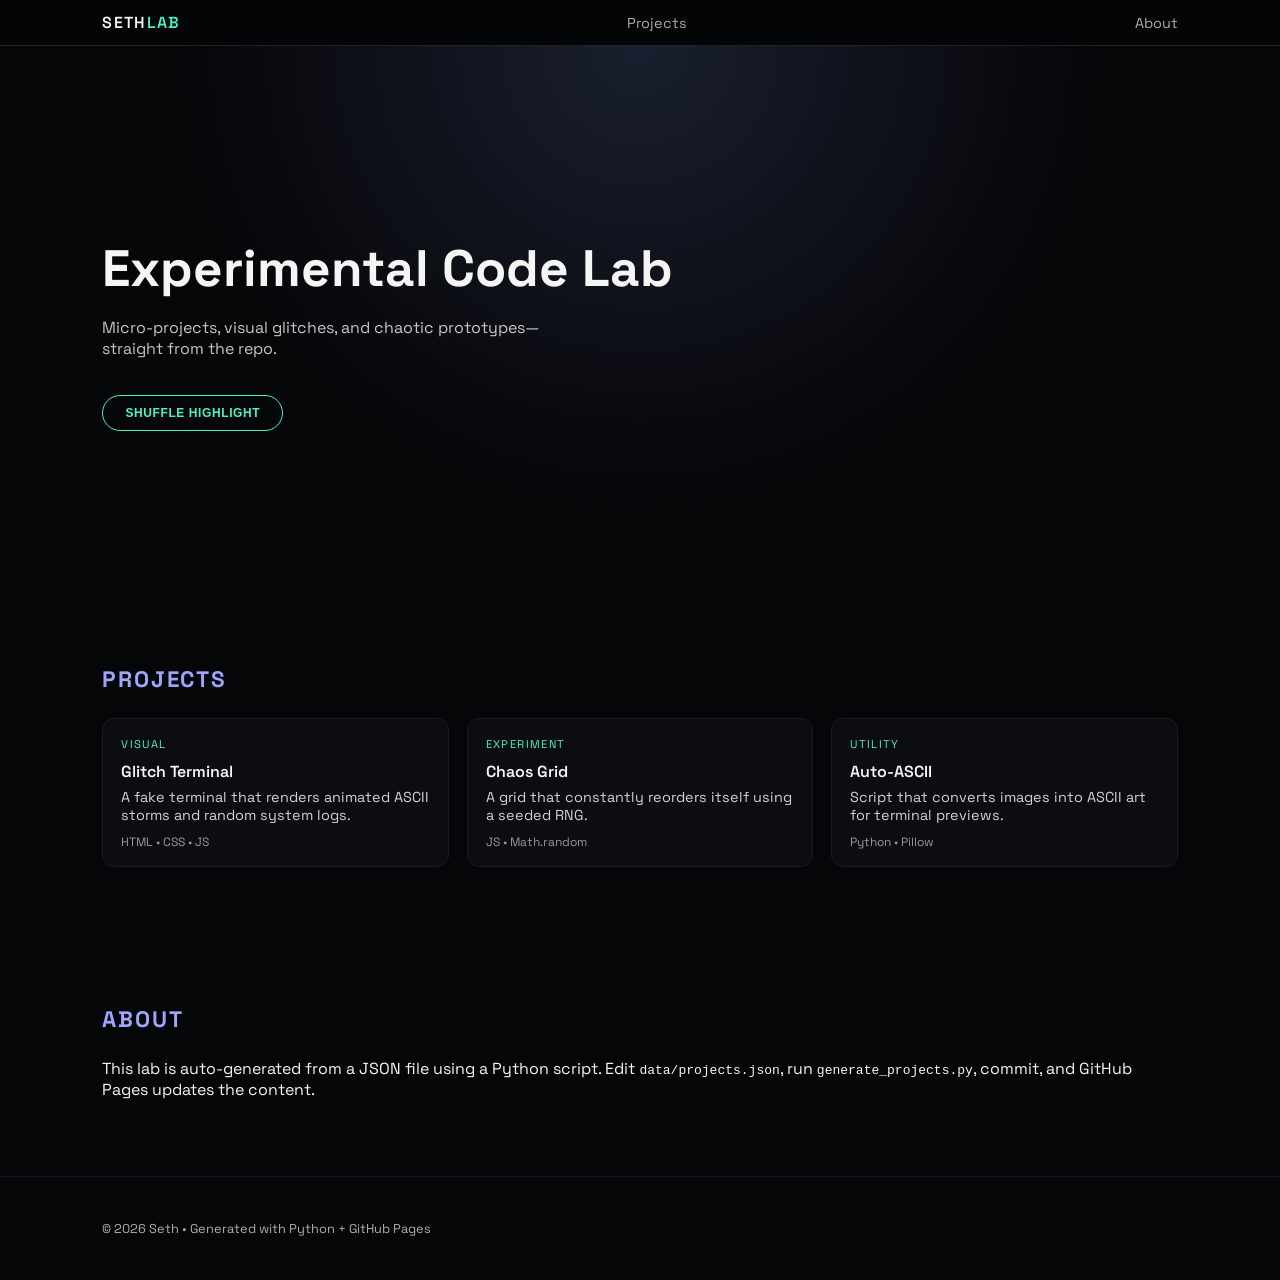
==== index.html @ a04aec09 "Update index.html" ====
<!DOCTYPE html>
<html lang="en">
<head>
    <meta charset="UTF-8">
    <meta name="viewport" content="width=device-width, initial-scale=1.0">
    <title>Seth • Lab</title>
    <link rel="stylesheet" href="style.css">
</head>
<body>

<nav class="nav">
    <div class="logo">SETH<span>LAB</span></div>
    <a href="#projects">Projects</a>
    <a href="#about">About</a>
</nav>

<header class="hero">
    <div class="hero-inner">
        <h1>Experimental Code Lab</h1>
        <p>Micro‑projects, visual glitches, and chaotic prototypes—straight from the repo.</p>
        <button id="shuffleBtn">Shuffle highlight</button>
    </div>
</header>

<main>
    <section id="projects" class="section">
        <h2>Projects</h2>
        <div id="projectsGrid" class="grid"></div>
    </section>

    <section id="about" class="section">
        <h2>About</h2>
        <p>
            This lab is auto‑generated from a JSON file using a Python script.
            Edit <code>data/projects.json</code>, run <code>generate_projects.py</code>,
            commit, and GitHub Pages updates the content.
        </p>
    </section>
</main>

<footer>
    <p>© 2026 Seth • Generated with Python + GitHub Pages</p>
</footer>

<script src="script.js"></script>
</body>
</html>
---- style.css ----
@import url('https://fonts.googleapis.com/css2?family=Space+Grotesk:wght@400;600&display=swap');

* {
    box-sizing: border-box;
}

body {
    margin: 0;
    background: #050608;
    color: #f5f5f5;
    font-family: 'Space Grotesk', system-ui, sans-serif;
}

.nav {
    position: sticky;
    top: 0;
    z-index: 10;
    display: flex;
    align-items: center;
    justify-content: space-between;
    padding: 12px 8%;
    background: rgba(5, 6, 8, 0.9);
    backdrop-filter: blur(10px);
    border-bottom: 1px solid #222;
}

.nav a {
    color: #aaa;
    margin-left: 18px;
    text-decoration: none;
    font-size: 0.9rem;
    transition: color 0.2s;
}

.nav a:hover {
    color: #fff;
}

.logo {
    font-weight: 600;
    letter-spacing: 0.08em;
}

.logo span {
    color: #4af2c5;
}

.hero {
    min-height: 60vh;
    display: flex;
    align-items: center;
    padding: 60px 8%;
    background: radial-gradient(circle at top, #1a1f2f 0, #050608 55%);
}

.hero-inner h1 {
    font-size: clamp(2.5rem, 4vw, 3.5rem);
    margin-bottom: 10px;
}

.hero-inner p {
    max-width: 480px;
    opacity: 0.8;
}

.hero button {
    margin-top: 20px;
    padding: 10px 22px;
    border-radius: 999px;
    border: 1px solid #4af2c5;
    background: transparent;
    color: #4af2c5;
    cursor: pointer;
    font-weight: 600;
    letter-spacing: 0.05em;
    text-transform: uppercase;
    font-size: 0.75rem;
    transition: background 0.2s, color 0.2s, transform 0.1s;
}

.hero button:hover {
    background: #4af2c5;
    color: #050608;
    transform: translateY(-1px);
}

.section {
    padding: 60px 8%;
}

.section h2 {
    margin-bottom: 24px;
    font-size: 1.4rem;
    letter-spacing: 0.08em;
    text-transform: uppercase;
    color: #9fa4ff;
}

.grid {
    display: grid;
    gap: 18px;
    grid-template-columns: repeat(auto-fit, minmax(230px, 1fr));
}

.card {
    padding: 18px 18px 16px;
    background: #0b0d12;
    border-radius: 12px;
    border: 1px solid #181b24;
    position: relative;
    overflow: hidden;
    transition: transform 0.15s ease-out, border-color 0.15s, box-shadow 0.15s;
}

.card::before {
    content: "";
    position: absolute;
    inset: 0;
    background: radial-gradient(circle at top left, #4af2c522, transparent 55%);
    opacity: 0;
    transition: opacity 0.2s;
}

.card:hover::before {
    opacity: 1;
}

.card:hover {
    transform: translateY(-4px);
    border-color: #4af2c5;
    box-shadow: 0 10px 30px rgba(0, 0, 0, 0.6);
}

.card-title {
    font-weight: 600;
    margin-bottom: 6px;
}

.card-tag {
    font-size: 0.7rem;
    text-transform: uppercase;
    letter-spacing: 0.12em;
    color: #4af2c5;
    margin-bottom: 10px;
}

.card-desc {
    font-size: 0.9rem;
    opacity: 0.85;
}

.card-meta {
    margin-top: 10px;
    font-size: 0.75rem;
    opacity: 0.6;
}

footer {
    padding: 30px 8%;
    border-top: 1px solid #181b24;
    font-size: 0.8rem;
    opacity: 0.7;
}
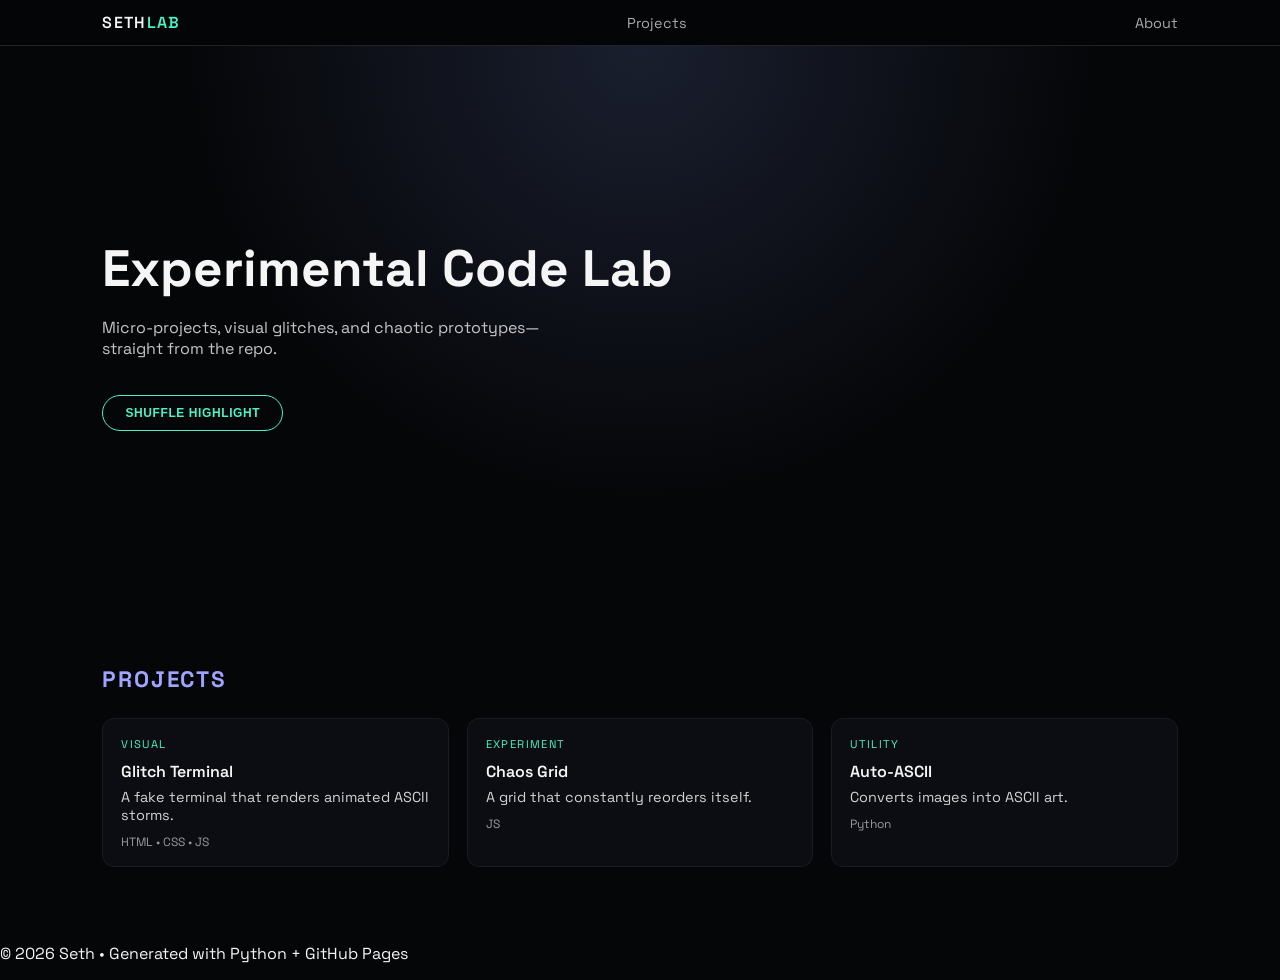
==== commit 27c8a712: "Update index.html" ====
--- a/index.html
+++ b/index.html
@@ -11,7 +11,7 @@
 <nav class="nav">
     <div class="logo">SETH<span>LAB</span></div>
     <a href="#projects">Projects</a>
-    <a href="#about">About</a>
+    <a href="https://technoseth303.github.io/Idk/about">About</a>
 </nav>
 
 <header class="hero">
@@ -27,15 +27,6 @@
         <h2>Projects</h2>
         <div id="projectsGrid" class="grid"></div>
     </section>
-
-    <section id="about" class="section">
-        <h2>About</h2>
-        <p>
-            This lab is auto‑generated from a JSON file using a Python script.
-            Edit <code>data/projects.json</code>, run <code>generate_projects.py</code>,
-            commit, and GitHub Pages updates the content.
-        </p>
-    </section>
 </main>
 
 <footer>
--- a/style.css
+++ b/style.css
@@ -110,6 +110,7 @@
     position: relative;
     overflow: hidden;
     transition: transform 0.15s ease-out, border-color 0.15s, box-shadow 0.15s;
+    cursor: pointer;
 }
 
 .card::before {
@@ -155,9 +156,52 @@
     opacity: 0.6;
 }
 
-footer {
-    padding: 30px 8%;
-    border-top: 1px solid #181b24;
+/* TERMINAL POPUP */
+.terminal {
+    position: fixed;
+    top: 10%;
+    left: 50%;
+    transform: translateX(-50%);
+    width: 420px;
+    background: #000;
+    border: 1px solid #4af2c5;
+    border-radius: 8px;
+    box-shadow: 0 0 20px #4af2c588;
+    z-index: 999;
+}
+
+.terminal-header {
+    padding: 8px;
+    background: #0b0d12;
+    border-bottom: 1px solid #4af2c5;
     font-size: 0.8rem;
-    opacity: 0.7;
-}
+    letter-spacing: 0.1em;
+}
+
+.terminal-body {
+    height: 260px;
+    padding: 10px;
+    overflow-y: auto;
+    color: #4af2c5;
+    font-family: monospace;
+    font-size: 0.8rem;
+}
+
+/* ASCII MODAL */
+.ascii-modal {
+    position: fixed;
+    inset: 0;
+    background: #000a;
+    display: flex;
+    justify-content: center;
+    align-items: center;
+    z-index: 999;
+}
+
+.ascii-box {
+    background: #0b0d12;
+    padding: 20px;
+    border: 1px solid #4af2c5;
+    border-radius: 10px;
+    text-align: center;
+}
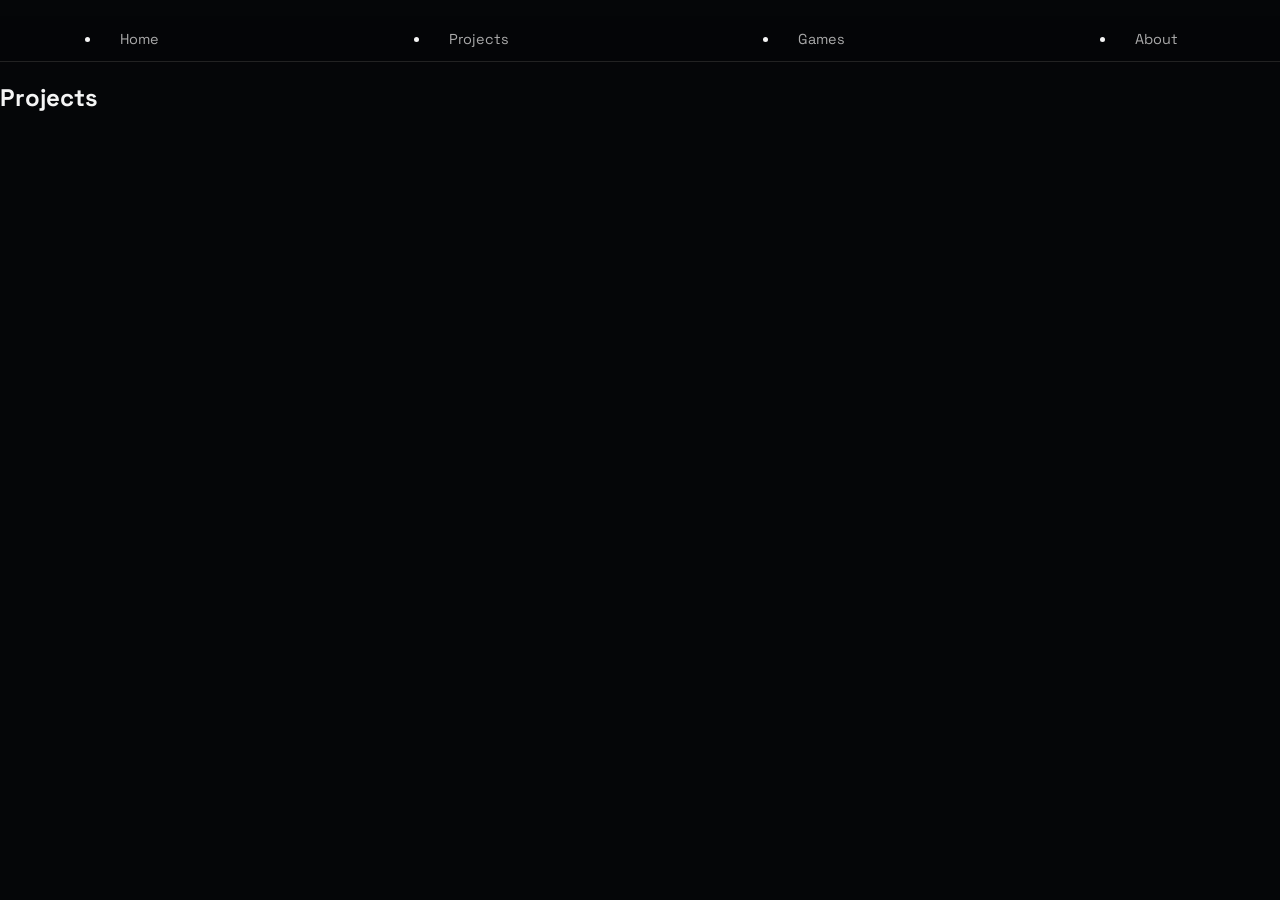
==== commit f9cacaf9: "Update index.html" ====
--- a/index.html
+++ b/index.html
@@ -2,36 +2,32 @@
 <html lang="en">
 <head>
     <meta charset="UTF-8">
-    <meta name="viewport" content="width=device-width, initial-scale=1.0">
-    <title>Seth • Lab</title>
+    <title>Seth's Lab</title>
     <link rel="stylesheet" href="style.css">
 </head>
 <body>
-
-<nav class="nav">
-    <div class="logo">SETH<span>LAB</span></div>
-    <a href="#projects">Projects</a>
-    <a href="https://technoseth303.github.io/Idk/about">About</a>
-</nav>
-
-<header class="hero">
-    <div class="hero-inner">
-        <h1>Experimental Code Lab</h1>
-        <p>Micro‑projects, visual glitches, and chaotic prototypes—straight from the repo.</p>
-        <button id="shuffleBtn">Shuffle highlight</button>
-    </div>
+<header>
+    <nav>
+        <ul class="nav">
+            <li><a href="index.html">Home</a></li>
+            <li><a href="#" onclick="openSection('projects')">Projects</a></li>
+            <li><a href="/games/index.html">Games</a></li>
+            <li><a href="#" onclick="openSection('about')">About</a></li>
+        </ul>
+    </nav>
 </header>
 
 <main>
-    <section id="projects" class="section">
-        <h2>Projects</h2>
-        <div id="projectsGrid" class="grid"></div>
+    <section id="projects-section">
+        <h1>Projects</h1>
+        <div id="projects-container"></div>
+    </section>
+
+    <section id="about-section" style="display:none;">
+        <h1>About</h1>
+        <p>Chaos, terminals, and FNaF cameras.</p>
     </section>
 </main>
-
-<footer>
-    <p>© 2026 Seth • Generated with Python + GitHub Pages</p>
-</footer>
 
 <script src="script.js"></script>
 </body>
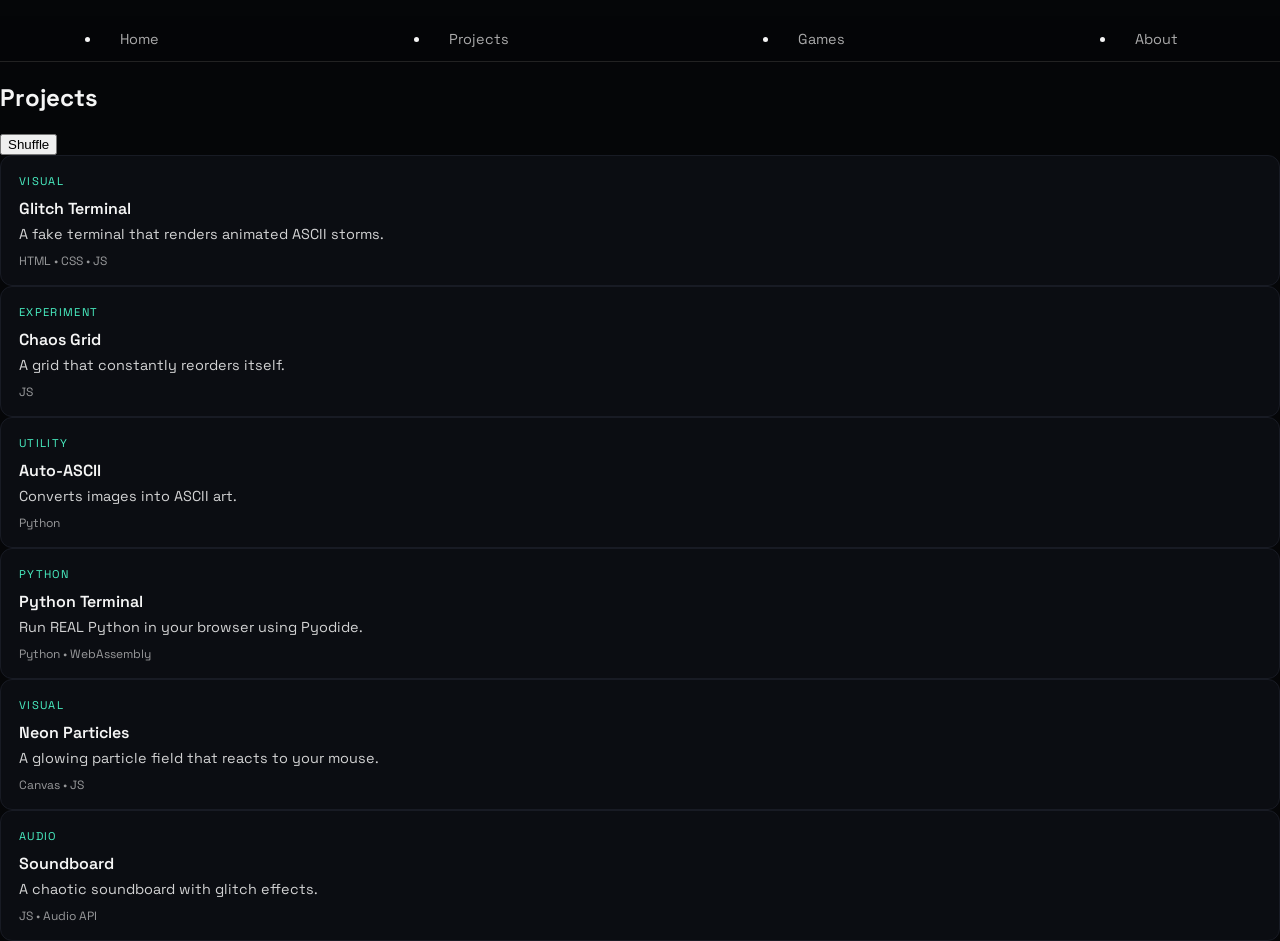
==== commit 204390c6: "Update index.html" ====
--- a/index.html
+++ b/index.html
@@ -6,12 +6,13 @@
     <link rel="stylesheet" href="style.css">
 </head>
 <body>
+
 <header>
     <nav>
         <ul class="nav">
-            <li><a href="index.html">Home</a></li>
+            <li><a href="./">Home</a></li>
             <li><a href="#" onclick="openSection('projects')">Projects</a></li>
-            <li><a href="/games/index.html">Games</a></li>
+            <li><a href="games/index.html">Games</a></li>
             <li><a href="#" onclick="openSection('about')">About</a></li>
         </ul>
     </nav>
@@ -20,7 +21,8 @@
 <main>
     <section id="projects-section">
         <h1>Projects</h1>
-        <div id="projects-container"></div>
+        <button id="shuffleBtn">Shuffle</button>
+        <div id="projectsGrid"></div>
     </section>
 
     <section id="about-section" style="display:none;">
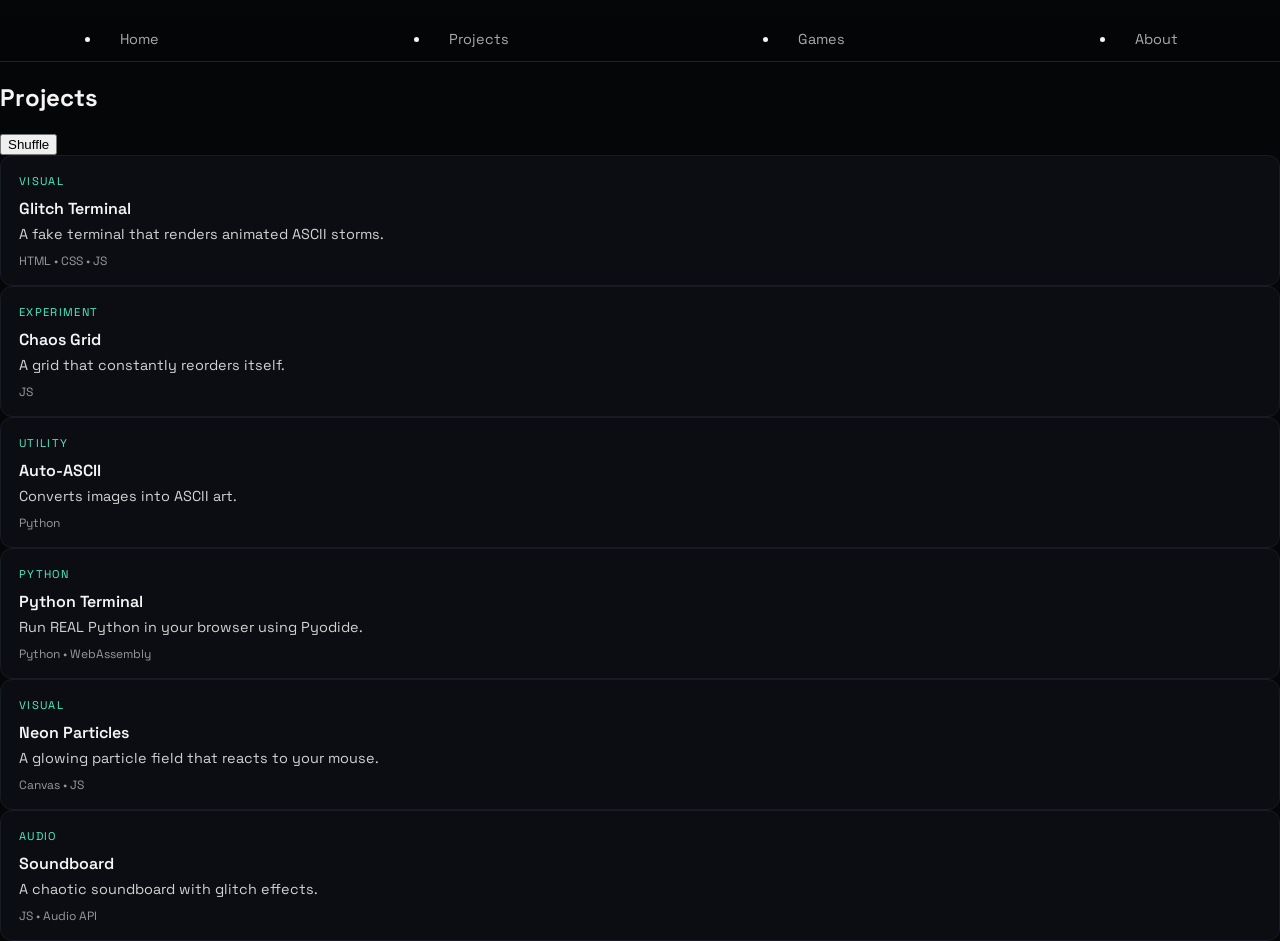
==== commit 77d65c6a: "Update index.html" ====
--- a/index.html
+++ b/index.html
@@ -13,7 +13,7 @@
             <li><a href="./">Home</a></li>
             <li><a href="#" onclick="openSection('projects')">Projects</a></li>
             <li><a href="games/index.html">Games</a></li>
-            <li><a href="#" onclick="openSection('about')">About</a></li>
+            <li><a href="about/index.html">About</a></li>
         </ul>
     </nav>
 </header>
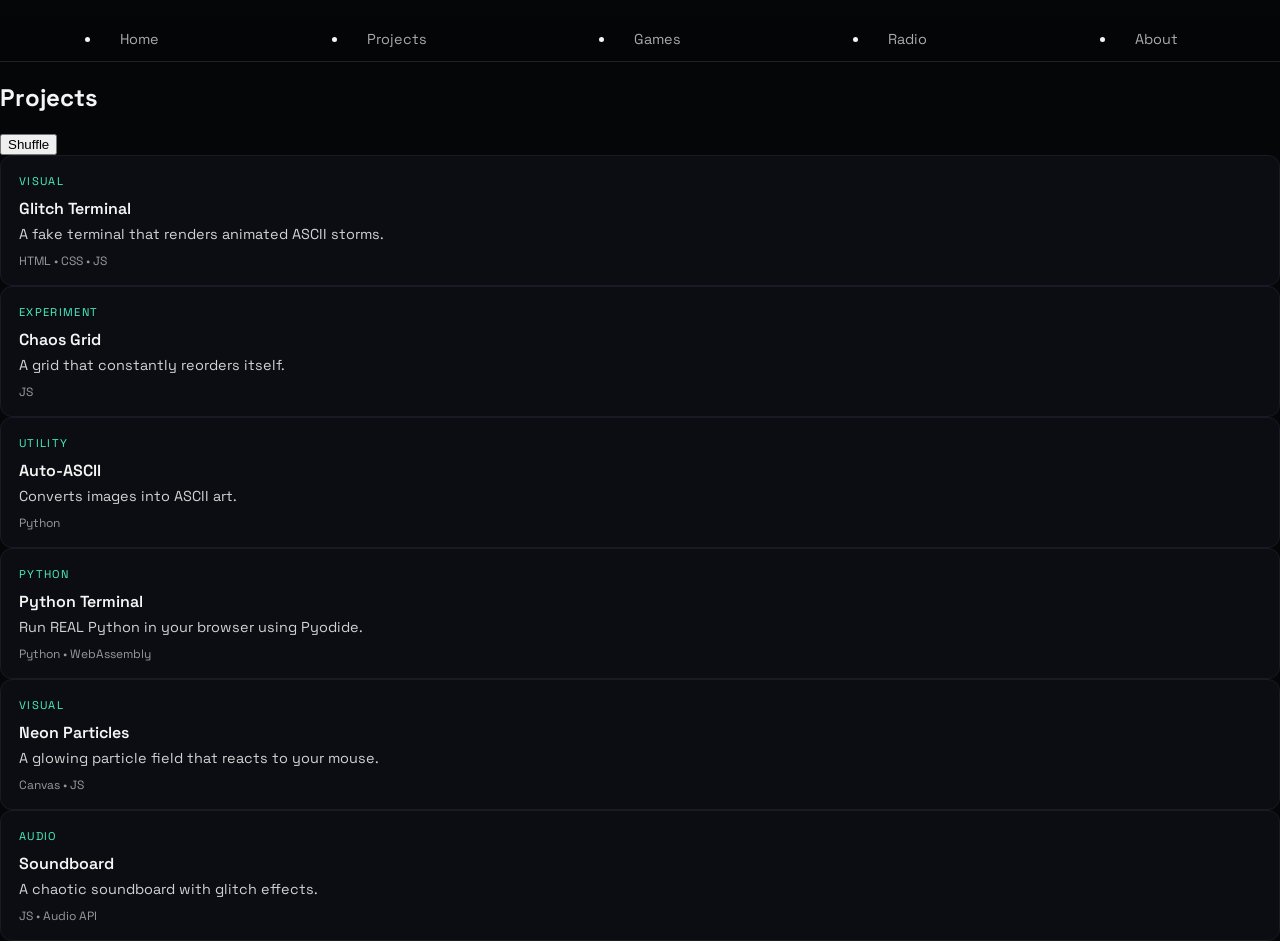
==== commit 50d31687: "Update index.html" ====
--- a/index.html
+++ b/index.html
@@ -13,6 +13,7 @@
             <li><a href="./">Home</a></li>
             <li><a href="#" onclick="openSection('projects')">Projects</a></li>
             <li><a href="games/index.html">Games</a></li>
+            <li><a href="radio/index.html">Radio</a></li> <!-- ⭐ NEW OPTION -->
             <li><a href="about/index.html">About</a></li>
         </ul>
     </nav>
@@ -24,11 +25,6 @@
         <button id="shuffleBtn">Shuffle</button>
         <div id="projectsGrid"></div>
     </section>
-
-    <section id="about-section" style="display:none;">
-        <h1>About</h1>
-        <p>Chaos, terminals, and FNaF cameras.</p>
-    </section>
 </main>
 
 <script src="script.js"></script>
